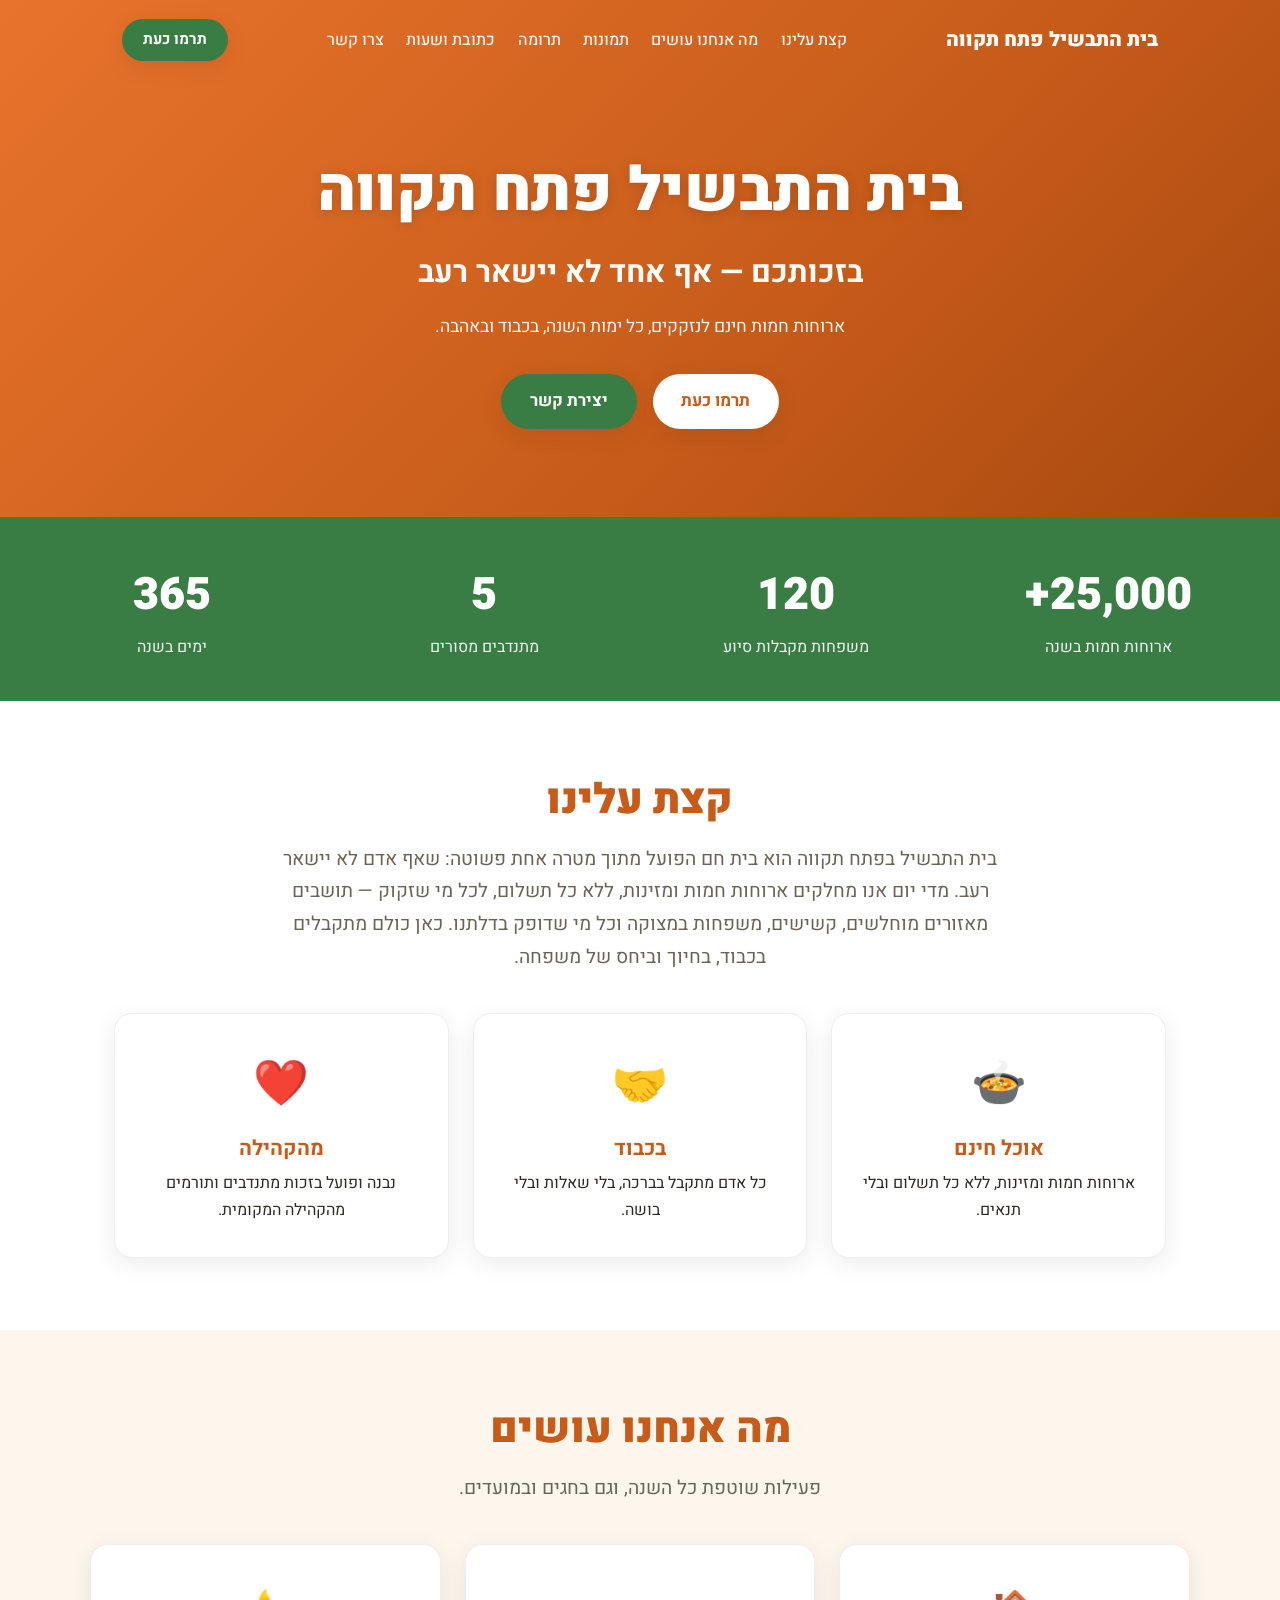
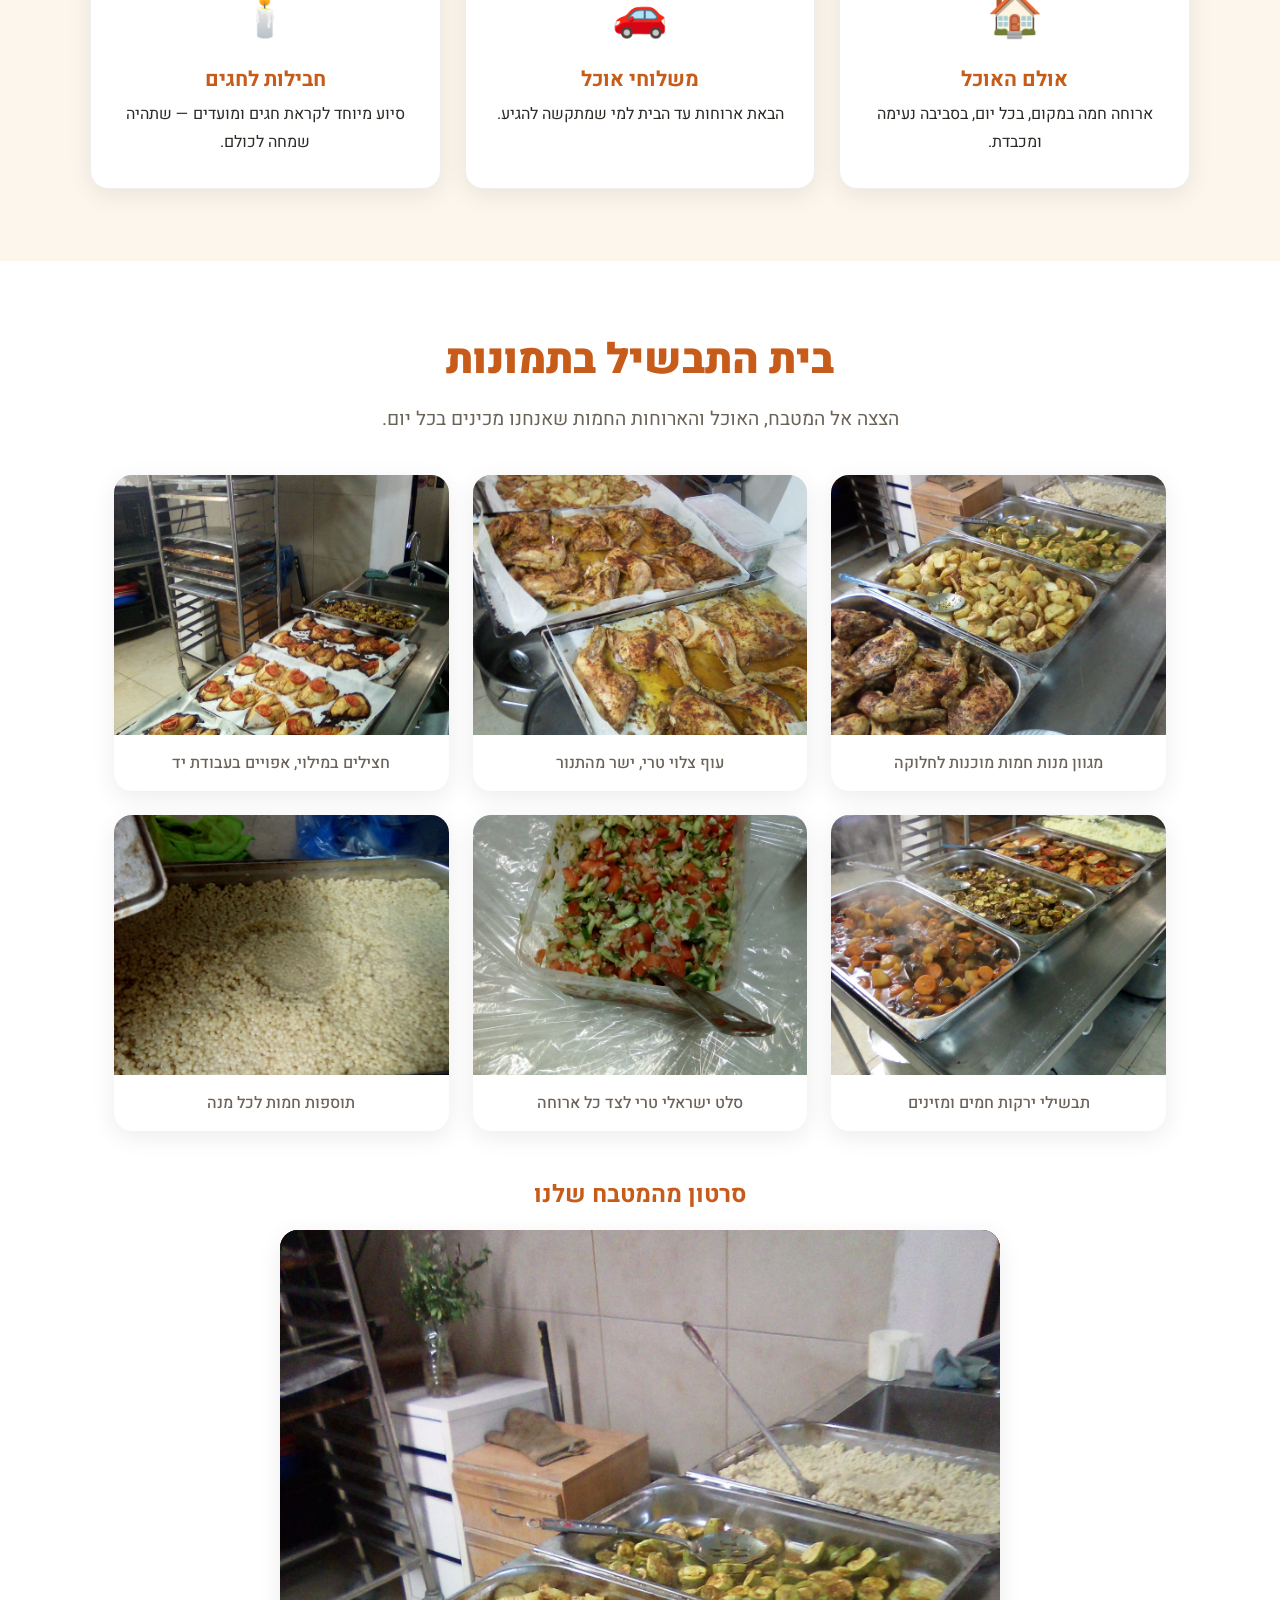
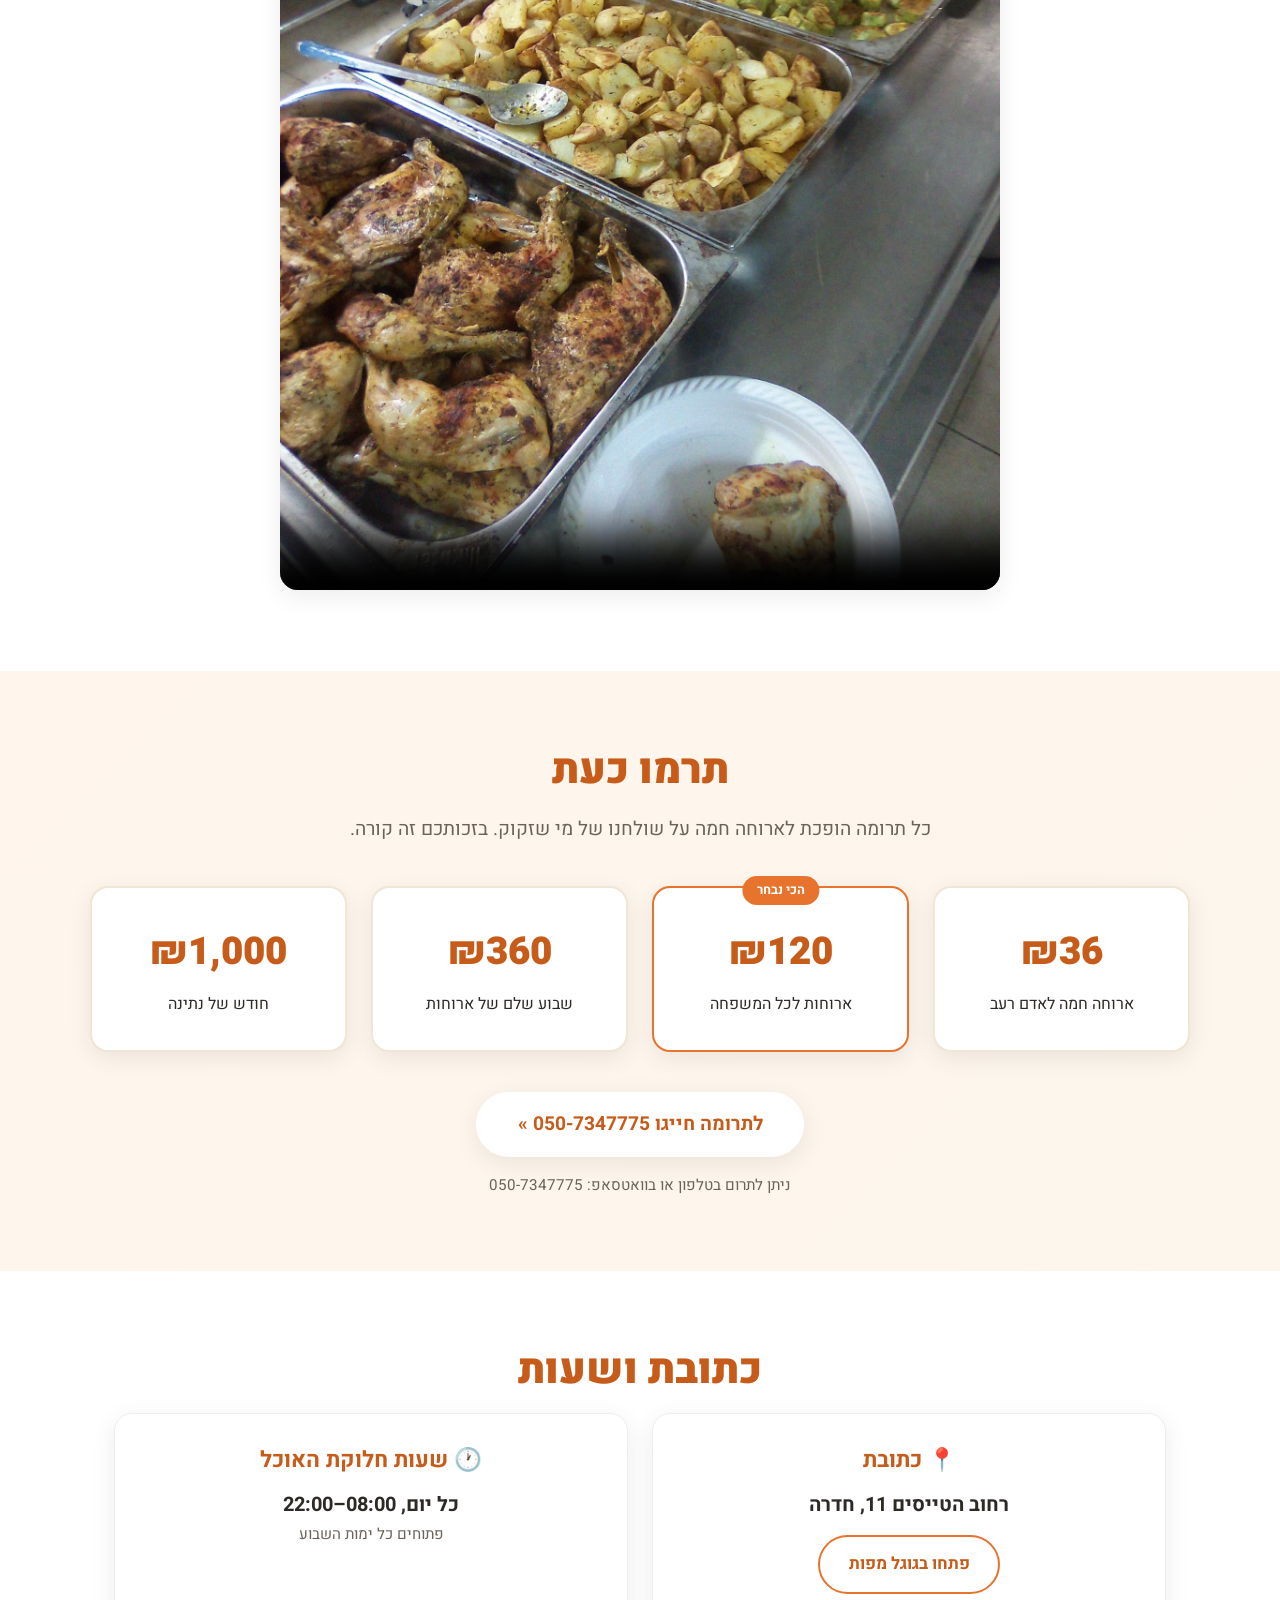
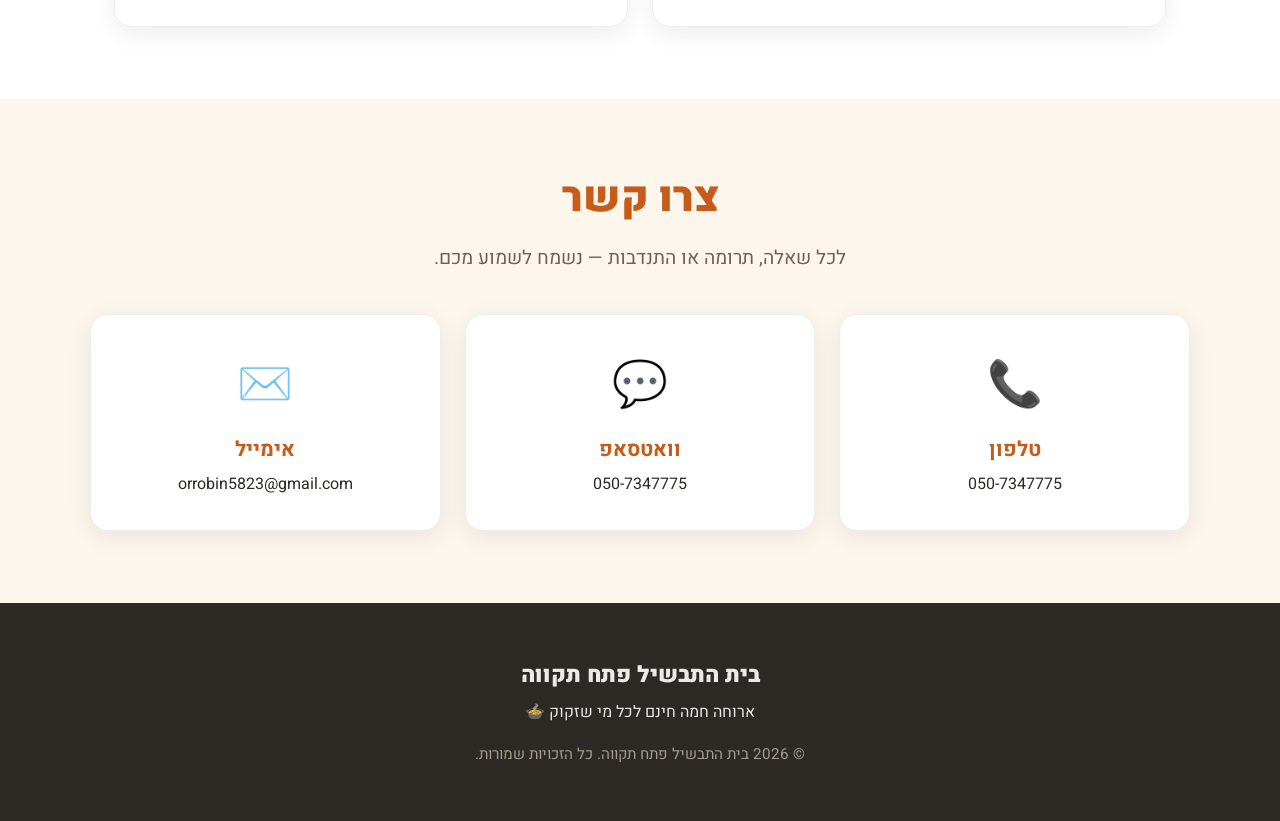
==== index.html @ d309871e "Initial site: Beit HaTavshil Petah Tikva landing page Co-Authored-By: Claude Opus 4.8 (1M context) <" ====
<!DOCTYPE html>
<html lang="he" dir="rtl">
<head>
  <meta charset="UTF-8" />
  <meta name="viewport" content="width=device-width, initial-scale=1.0" />

  <!-- ===== כותרת ותיאור לגוגל (SEO) ===== -->
  <title>בית התבשיל פתח תקווה | ארוחות חמות חינם לנזקקים</title>
  <meta name="description" content="בית התבשיל פתח תקווה — מחלקים ארוחות חמות חינם לנזקקים, כל ימות השנה, בכבוד ובאהבה. תרמו, התנדבו, או בואו לאכול. כתובת, שעות ופרטי קשר באתר." />
  <meta name="keywords" content="בית התבשיל פתח תקווה, אוכל חינם, ארוחות חמות, עזרה לנזקקים, תרומות, מתנדבים, צדקה, פתח תקווה" />
  <meta name="robots" content="index, follow" />
  <meta name="author" content="בית התבשיל פתח תקווה" />

  <!-- ===== שיתוף בפייסבוק / וואטסאפ (Open Graph) ===== -->
  <meta property="og:title" content="בית התבשיל פתח תקווה | ארוחות חמות חינם לנזקקים" />
  <meta property="og:description" content="מחלקים ארוחות חמות חינם לנזקקים כל ימות השנה. בזכותכם — אף אחד לא נשאר רעב." />
  <meta property="og:type" content="website" />
  <meta property="og:locale" content="he_IL" />
  <meta property="og:image" content="images/main.jpg" />

  <link rel="preconnect" href="https://fonts.googleapis.com" />
  <link rel="preconnect" href="https://fonts.gstatic.com" crossorigin />
  <link href="https://fonts.googleapis.com/css2?family=Heebo:wght@400;500;700;900&display=swap" rel="stylesheet" />
  <link rel="stylesheet" href="styles.css" />

  <!-- ===== מידע מובנה לגוגל (כדי שיופיע יפה בחיפוש ובמפות) ===== -->
  <!-- חשוב: עדכנו את הכתובת, הטלפון והאימייל -->
  <script type="application/ld+json">
  {
    "@context": "https://schema.org",
    "@type": "NGO",
    "name": "בית התבשיל פתח תקווה",
    "alternateName": "בית התבשיל פ\"ת",
    "description": "ארגון צדקה המחלק ארוחות חמות חינם לנזקקים בפתח תקווה, כל ימות השנה.",
    "image": "images/main.jpg",
    "telephone": "050-7347775",
    "email": "orrobin5823@gmail.com",
    "address": {
      "@type": "PostalAddress",
      "streetAddress": "רחוב הטייסים 11",
      "addressLocality": "חדרה",
      "addressCountry": "IL"
    }
  }
  </script>
</head>
<body>

  <!-- ===================== כותרת עליונה ===================== -->
  <header class="hero">
    <nav class="nav">
      <span class="nav-logo">בית התבשיל פתח תקווה</span>
      <ul class="nav-links">
        <li><a href="#about">קצת עלינו</a></li>
        <li><a href="#what">מה אנחנו עושים</a></li>
        <li><a href="#gallery">תמונות</a></li>
        <li><a href="#donate">תרומה</a></li>
        <li><a href="#visit">כתובת ושעות</a></li>
        <li><a href="#contact">צרו קשר</a></li>
      </ul>
      <a href="#donate" class="btn btn-donate-nav">תרמו כעת</a>
    </nav>

    <div class="hero-content">
      <h1>בית התבשיל פתח תקווה</h1>
      <p class="hero-tagline">בזכותכם — אף אחד לא יישאר רעב</p>
      <p class="hero-sub">ארוחות חמות חינם לנזקקים, כל ימות השנה, בכבוד ובאהבה.</p>
      <div class="hero-buttons">
        <a href="#donate" class="btn btn-primary">תרמו כעת</a>
        <a href="#contact" class="btn btn-secondary">יצירת קשר</a>
      </div>
    </div>
  </header>

  <!-- ===================== רצועת נתונים ===================== -->
  <!-- עדכנו את המספרים למספרים האמיתיים של בית התבשיל בפתח תקווה -->
  <section class="stats">
    <div class="stat">
      <span class="stat-num">25,000+</span>
      <span class="stat-label">ארוחות חמות בשנה</span>
    </div>
    <div class="stat">
      <span class="stat-num">120</span>
      <span class="stat-label">משפחות מקבלות סיוע</span>
    </div>
    <div class="stat">
      <span class="stat-num">5</span>
      <span class="stat-label">מתנדבים מסורים</span>
    </div>
    <div class="stat">
      <span class="stat-num">365</span>
      <span class="stat-label">ימים בשנה</span>
    </div>
  </section>

  <!-- ===================== אודות ===================== -->
  <section id="about" class="section">
    <h2>קצת עלינו</h2>
    <p class="lead">
      בית התבשיל בפתח תקווה הוא בית חם הפועל מתוך מטרה אחת פשוטה:
      שאף אדם לא יישאר רעב. מדי יום אנו מחלקים ארוחות חמות ומזינות,
      ללא כל תשלום, לכל מי שזקוק — תושבים מאזורים מוחלשים, קשישים,
      משפחות במצוקה וכל מי שדופק בדלתנו. כאן כולם מתקבלים בכבוד,
      בחיוך וביחס של משפחה.
    </p>
    <div class="features">
      <div class="feature">
        <div class="feature-icon">🍲</div>
        <h3>אוכל חינם</h3>
        <p>ארוחות חמות ומזינות, ללא כל תשלום ובלי תנאים.</p>
      </div>
      <div class="feature">
        <div class="feature-icon">🤝</div>
        <h3>בכבוד</h3>
        <p>כל אדם מתקבל בברכה, בלי שאלות ובלי בושה.</p>
      </div>
      <div class="feature">
        <div class="feature-icon">❤️</div>
        <h3>מהקהילה</h3>
        <p>נבנה ופועל בזכות מתנדבים ותורמים מהקהילה המקומית.</p>
      </div>
    </div>
  </section>

  <!-- ===================== מה אנחנו עושים ===================== -->
  <section id="what" class="section section-alt">
    <h2>מה אנחנו עושים</h2>
    <p class="lead">פעילות שוטפת כל השנה, וגם בחגים ובמועדים.</p>
    <div class="features">
      <div class="feature">
        <div class="feature-icon">🏠</div>
        <h3>אולם האוכל</h3>
        <p>ארוחה חמה במקום, בכל יום, בסביבה נעימה ומכבדת.</p>
      </div>
      <div class="feature">
        <div class="feature-icon">🚗</div>
        <h3>משלוחי אוכל</h3>
        <p>הבאת ארוחות עד הבית למי שמתקשה להגיע.</p>
      </div>
      <div class="feature">
        <div class="feature-icon">🕯️</div>
        <h3>חבילות לחגים</h3>
        <p>סיוע מיוחד לקראת חגים ומועדים — שתהיה שמחה לכולם.</p>
      </div>
    </div>
  </section>

  <!-- ===================== גלריית תמונות ===================== -->
  <!--
    ↓↓↓ כאן נכנסות התמונות שלכם ↓↓↓
    1. צרו תיקייה בשם images באותה תיקייה של הקובץ הזה.
    2. שימו בה את התמונות בשמות: main.jpg, photo1.jpg, photo2.jpg, photo3.jpg
    3. זהו! התמונות יופיעו אוטומטית.
  -->
  <section id="gallery" class="section">
    <h2>בית התבשיל בתמונות</h2>
    <p class="lead">הצצה אל המטבח, האוכל והארוחות החמות שאנחנו מכינים בכל יום.</p>
    <div class="gallery">
      <figure class="gallery-item">
        <img src="images/photo1.jpg" alt="בית התבשיל פתח תקווה - מגוון מנות חמות מוכנות לחלוקה" loading="lazy" />
        <figcaption>מגוון מנות חמות מוכנות לחלוקה</figcaption>
      </figure>
      <figure class="gallery-item">
        <img src="images/photo2.jpg" alt="בית התבשיל פתח תקווה - עוף צלוי טרי מהתנור" loading="lazy" />
        <figcaption>עוף צלוי טרי, ישר מהתנור</figcaption>
      </figure>
      <figure class="gallery-item">
        <img src="images/photo3.jpg" alt="בית התבשיל פתח תקווה - חצילים במילוי אפויים בעבודת יד" loading="lazy" />
        <figcaption>חצילים במילוי, אפויים בעבודת יד</figcaption>
      </figure>
      <figure class="gallery-item">
        <img src="images/photo4.jpg" alt="בית התבשיל פתח תקווה - תבשילי ירקות חמים ומזינים" loading="lazy" />
        <figcaption>תבשילי ירקות חמים ומזינים</figcaption>
      </figure>
      <figure class="gallery-item">
        <img src="images/photo5.jpg" alt="בית התבשיל פתח תקווה - סלט ישראלי טרי" loading="lazy" />
        <figcaption>סלט ישראלי טרי לצד כל ארוחה</figcaption>
      </figure>
      <figure class="gallery-item">
        <img src="images/photo6.jpg" alt="בית התבשיל פתח תקווה - תוספות חמות" loading="lazy" />
        <figcaption>תוספות חמות לכל מנה</figcaption>
      </figure>
    </div>

    <!-- וידאו -->
    <div class="video-wrap">
      <h3 class="video-title">סרטון מהמטבח שלנו</h3>
      <video controls preload="metadata" poster="images/main.jpg" playsinline>
        <source src="images/video.mp4" type="video/mp4" />
        הדפדפן שלכם אינו תומך בהצגת וידאו.
      </video>
    </div>
  </section>

  <!-- ===================== תרומה ===================== -->
  <section id="donate" class="section section-donate">
    <h2>תרמו כעת</h2>
    <p class="lead">כל תרומה הופכת לארוחה חמה על שולחנו של מי שזקוק. בזכותכם זה קורה.</p>
    <div class="donate-grid">
      <div class="donate-card">
        <span class="donate-amount">₪36</span>
        <p>ארוחה חמה לאדם רעב</p>
      </div>
      <div class="donate-card donate-popular">
        <span class="donate-badge">הכי נבחר</span>
        <span class="donate-amount">₪120</span>
        <p>ארוחות לכל המשפחה</p>
      </div>
      <div class="donate-card">
        <span class="donate-amount">₪360</span>
        <p>שבוע שלם של ארוחות</p>
      </div>
      <div class="donate-card">
        <span class="donate-amount">₪1,000</span>
        <p>חודש של נתינה</p>
      </div>
    </div>
    <div class="donate-cta">
      <!-- בהמשך אפשר להחליף לקישור סליקה (Bit / PayBox / נדרים פלוס) -->
      <a href="tel:0507347775" class="btn btn-primary btn-lg">לתרומה חייגו 050-7347775 »</a>
      <p class="muted">ניתן לתרום בטלפון או בוואטסאפ: 050-7347775</p>
    </div>
  </section>

  <!-- ===================== כתובת ושעות ===================== -->
  <section id="visit" class="section">
    <h2>כתובת ושעות</h2>
    <div class="visit-grid">
      <div class="visit-card">
        <h3>📍 כתובת</h3>
        <p class="big-text">רחוב הטייסים 11, חדרה</p>
        <a class="btn btn-outline" href="https://www.google.com/maps/search/?api=1&query=רחוב+הטייסים+11+חדרה" target="_blank" rel="noopener">פתחו בגוגל מפות</a>
      </div>
      <div class="visit-card">
        <h3>🕐 שעות חלוקת האוכל</h3>
        <p class="big-text">כל יום, 08:00–22:00</p>
        <p class="muted">פתוחים כל ימות השבוע</p>
      </div>
    </div>
  </section>

  <!-- ===================== צרו קשר ===================== -->
  <section id="contact" class="section section-alt">
    <h2>צרו קשר</h2>
    <p class="lead">לכל שאלה, תרומה או התנדבות — נשמח לשמוע מכם.</p>
    <div class="contact-grid">
      <a class="contact-card" href="tel:0507347775">
        <div class="feature-icon">📞</div>
        <h3>טלפון</h3>
        <p>050-7347775</p>
      </a>
      <a class="contact-card" href="https://wa.me/972507347775" target="_blank" rel="noopener">
        <div class="feature-icon">💬</div>
        <h3>וואטסאפ</h3>
        <p>050-7347775</p>
      </a>
      <a class="contact-card" href="mailto:orrobin5823@gmail.com">
        <div class="feature-icon">✉️</div>
        <h3>אימייל</h3>
        <p>orrobin5823@gmail.com</p>
      </a>
    </div>
  </section>

  <!-- ===================== כותרת תחתונה ===================== -->
  <footer class="footer">
    <p class="footer-name">בית התבשיל פתח תקווה</p>
    <p>ארוחה חמה חינם לכל מי שזקוק 🍲</p>
    <p class="muted">© <span id="year"></span> בית התבשיל פתח תקווה. כל הזכויות שמורות.</p>
  </footer>

  <script>
    document.getElementById('year').textContent = new Date().getFullYear();
  </script>
</body>
</html>
---- styles.css ----
/* ===== בסיס ===== */
* {
  margin: 0;
  padding: 0;
  box-sizing: border-box;
}

:root {
  --orange: #e8732c;
  --orange-dark: #c75c1a;
  --green: #3a7d44;
  --cream: #fdf6ec;
  --dark: #2d2a26;
  --gray: #6b6258;
  --white: #ffffff;
  --shadow: 0 6px 24px rgba(0, 0, 0, 0.08);
}

html {
  scroll-behavior: smooth;
}

body {
  font-family: 'Heebo', 'Segoe UI', Tahoma, sans-serif;
  color: var(--dark);
  background: var(--white);
  line-height: 1.7;
}

h1, h2, h3 {
  line-height: 1.3;
}

a {
  text-decoration: none;
  color: inherit;
}

/* ===== כותרת עליונה / Hero ===== */
.hero {
  background: linear-gradient(135deg, #e8732c 0%, #c75c1a 60%, #a8480f 100%);
  color: var(--white);
  position: relative;
  overflow: hidden;
}

.nav {
  display: flex;
  justify-content: space-between;
  align-items: center;
  padding: 1.2rem 2rem;
  max-width: 1100px;
  margin: 0 auto;
  flex-wrap: wrap;
  gap: 0.5rem;
}

.nav-logo {
  font-weight: 900;
  font-size: 1.25rem;
}

.nav-links {
  list-style: none;
  display: flex;
  gap: 1.4rem;
  flex-wrap: wrap;
}

.nav-links a {
  font-weight: 500;
  opacity: 0.92;
  transition: opacity 0.2s;
}

.nav-links a:hover {
  opacity: 1;
  text-decoration: underline;
}

.hero-content {
  max-width: 800px;
  margin: 0 auto;
  text-align: center;
  padding: 4.5rem 1.5rem 5.5rem;
}

.hero-content h1 {
  font-size: clamp(2.2rem, 6vw, 3.8rem);
  font-weight: 900;
  margin-bottom: 1rem;
  text-shadow: 0 2px 12px rgba(0, 0, 0, 0.15);
}

.hero-tagline {
  font-size: clamp(1.3rem, 3.5vw, 1.9rem);
  font-weight: 700;
  margin-bottom: 0.8rem;
}

.hero-sub {
  font-size: 1.1rem;
  opacity: 0.95;
  margin-bottom: 2rem;
}

.hero-buttons {
  display: flex;
  gap: 1rem;
  justify-content: center;
  flex-wrap: wrap;
}

/* ===== כפתורים ===== */
.btn {
  display: inline-block;
  padding: 0.85rem 1.8rem;
  border-radius: 50px;
  font-weight: 700;
  font-size: 1.05rem;
  transition: transform 0.15s, box-shadow 0.2s, background 0.2s;
  cursor: pointer;
}

.btn:hover {
  transform: translateY(-2px);
}

.btn-primary {
  background: var(--white);
  color: var(--orange-dark);
  box-shadow: var(--shadow);
}

.btn-secondary {
  background: var(--green);
  color: var(--white);
  box-shadow: var(--shadow);
}

.btn-outline {
  border: 2px solid var(--orange);
  color: var(--orange-dark);
  background: transparent;
  margin-top: 0.8rem;
}

.btn-outline:hover {
  background: var(--orange);
  color: var(--white);
}

.btn-donate-nav {
  background: var(--green);
  color: var(--white);
  padding: 0.5rem 1.3rem;
  font-size: 0.95rem;
  box-shadow: var(--shadow);
}

.btn-lg {
  font-size: 1.2rem;
  padding: 1rem 2.6rem;
}

/* ===== רצועת נתונים ===== */
.stats {
  background: var(--green);
  color: var(--white);
  display: grid;
  grid-template-columns: repeat(auto-fit, minmax(160px, 1fr));
  gap: 1rem;
  padding: 2.5rem 1.5rem;
  text-align: center;
}

.stat-num {
  display: block;
  font-size: clamp(1.8rem, 5vw, 2.8rem);
  font-weight: 900;
}

.stat-label {
  font-size: 1rem;
  opacity: 0.92;
}

/* ===== מקטעים ===== */
.section {
  max-width: 1100px;
  margin: 0 auto;
  padding: 4.5rem 1.5rem;
}

.section-alt {
  background: var(--cream);
  max-width: 100%;
}

.section-alt > * {
  max-width: 1100px;
  margin-inline: auto;
}

.section h2 {
  font-size: clamp(1.8rem, 4vw, 2.6rem);
  font-weight: 900;
  text-align: center;
  margin-bottom: 1rem;
  color: var(--orange-dark);
}

.lead {
  text-align: center;
  font-size: 1.2rem;
  color: var(--gray);
  max-width: 720px;
  margin: 0 auto 2.5rem;
}

.muted {
  color: var(--gray);
  font-size: 0.95rem;
}

.big-text {
  font-size: 1.25rem;
  font-weight: 700;
  margin-top: 0.5rem;
}

/* ===== כרטיסי תכונות ===== */
.features {
  display: grid;
  grid-template-columns: repeat(auto-fit, minmax(240px, 1fr));
  gap: 1.5rem;
  margin-top: 1rem;
}

.feature {
  background: var(--white);
  border: 1px solid #eee;
  border-radius: 18px;
  padding: 2rem 1.5rem;
  text-align: center;
  box-shadow: var(--shadow);
}

.feature-icon {
  font-size: 2.8rem;
  margin-bottom: 0.8rem;
}

.feature h3 {
  font-size: 1.3rem;
  margin-bottom: 0.5rem;
  color: var(--orange-dark);
}

/* ===== גלריה ===== */
.gallery {
  display: grid;
  grid-template-columns: repeat(auto-fit, minmax(280px, 1fr));
  gap: 1.5rem;
}

.gallery-item {
  border-radius: 18px;
  overflow: hidden;
  box-shadow: var(--shadow);
  background: #eee;
}

.gallery-item img {
  width: 100%;
  height: 260px;
  object-fit: cover;
  display: block;
  background: #e2dccf;
}

.gallery-item figcaption {
  padding: 0.9rem 1rem;
  background: var(--white);
  font-weight: 500;
  text-align: center;
  color: var(--gray);
}

/* ===== תרומה ===== */
.section-donate {
  background: linear-gradient(135deg, #fff5ec 0%, #fdf6ec 100%);
  max-width: 100%;
}

.section-donate > * {
  max-width: 1100px;
  margin-inline: auto;
}

.donate-grid {
  display: grid;
  grid-template-columns: repeat(auto-fit, minmax(200px, 1fr));
  gap: 1.5rem;
  margin-bottom: 2.5rem;
}

.donate-card {
  background: var(--white);
  border: 2px solid #f0e6d6;
  border-radius: 18px;
  padding: 2rem 1.2rem;
  text-align: center;
  box-shadow: var(--shadow);
  position: relative;
  transition: transform 0.15s, border-color 0.2s;
}

.donate-card:hover {
  transform: translateY(-4px);
  border-color: var(--orange);
}

.donate-popular {
  border-color: var(--orange);
}

.donate-badge {
  position: absolute;
  top: -12px;
  right: 50%;
  transform: translateX(50%);
  background: var(--orange);
  color: var(--white);
  font-size: 0.8rem;
  font-weight: 700;
  padding: 0.25rem 0.9rem;
  border-radius: 50px;
}

.donate-amount {
  display: block;
  font-size: 2.4rem;
  font-weight: 900;
  color: var(--orange-dark);
  margin-bottom: 0.4rem;
}

.donate-cta {
  text-align: center;
}

.donate-cta .muted {
  margin-top: 1rem;
}

/* ===== וידאו ===== */
.video-wrap {
  margin-top: 3rem;
  text-align: center;
}

.video-title {
  font-size: 1.5rem;
  color: var(--orange-dark);
  margin-bottom: 1.2rem;
}

.video-wrap video {
  width: 100%;
  max-width: 720px;
  border-radius: 18px;
  box-shadow: var(--shadow);
  background: #000;
}

/* ===== ביקור / שעות וכתובת ===== */
.visit-grid {
  display: grid;
  grid-template-columns: repeat(auto-fit, minmax(280px, 1fr));
  gap: 1.5rem;
}

.visit-card {
  background: var(--white);
  border: 1px solid #eee;
  border-radius: 18px;
  padding: 2rem;
  text-align: center;
  box-shadow: var(--shadow);
}

.visit-card h3 {
  font-size: 1.4rem;
  color: var(--orange-dark);
  margin-bottom: 0.8rem;
}

/* ===== עזרה / תרומות ===== */
.help-grid {
  display: grid;
  grid-template-columns: repeat(auto-fit, minmax(260px, 1fr));
  gap: 1.5rem;
}

.help-card {
  background: var(--white);
  border: 1px solid #eee;
  border-radius: 18px;
  padding: 2rem 1.5rem;
  text-align: center;
  box-shadow: var(--shadow);
}

.help-card h3 {
  font-size: 1.3rem;
  color: var(--green);
  margin: 0.5rem 0;
}

/* ===== צרו קשר ===== */
.contact-grid {
  display: grid;
  grid-template-columns: repeat(auto-fit, minmax(220px, 1fr));
  gap: 1.5rem;
}

.contact-card {
  background: var(--white);
  border: 1px solid #eee;
  border-radius: 18px;
  padding: 2rem 1.5rem;
  text-align: center;
  box-shadow: var(--shadow);
  transition: transform 0.15s, box-shadow 0.2s;
}

.contact-card:hover {
  transform: translateY(-4px);
  box-shadow: 0 10px 30px rgba(0, 0, 0, 0.12);
}

.contact-card h3 {
  font-size: 1.3rem;
  color: var(--orange-dark);
  margin: 0.5rem 0;
}

/* ===== כותרת תחתונה ===== */
.footer {
  background: var(--dark);
  color: var(--white);
  text-align: center;
  padding: 3rem 1.5rem;
}

.footer-name {
  font-size: 1.4rem;
  font-weight: 900;
  margin-bottom: 0.5rem;
}

.footer p {
  margin: 0.3rem 0;
  opacity: 0.9;
}

.footer .muted {
  color: #b3a89a;
  margin-top: 1rem;
}

/* ===== מובייל ===== */
@media (max-width: 600px) {
  .nav {
    flex-direction: column;
  }
  .nav-links {
    justify-content: center;
    gap: 1rem;
  }
  .hero-content {
    padding: 3rem 1.2rem 4rem;
  }
}
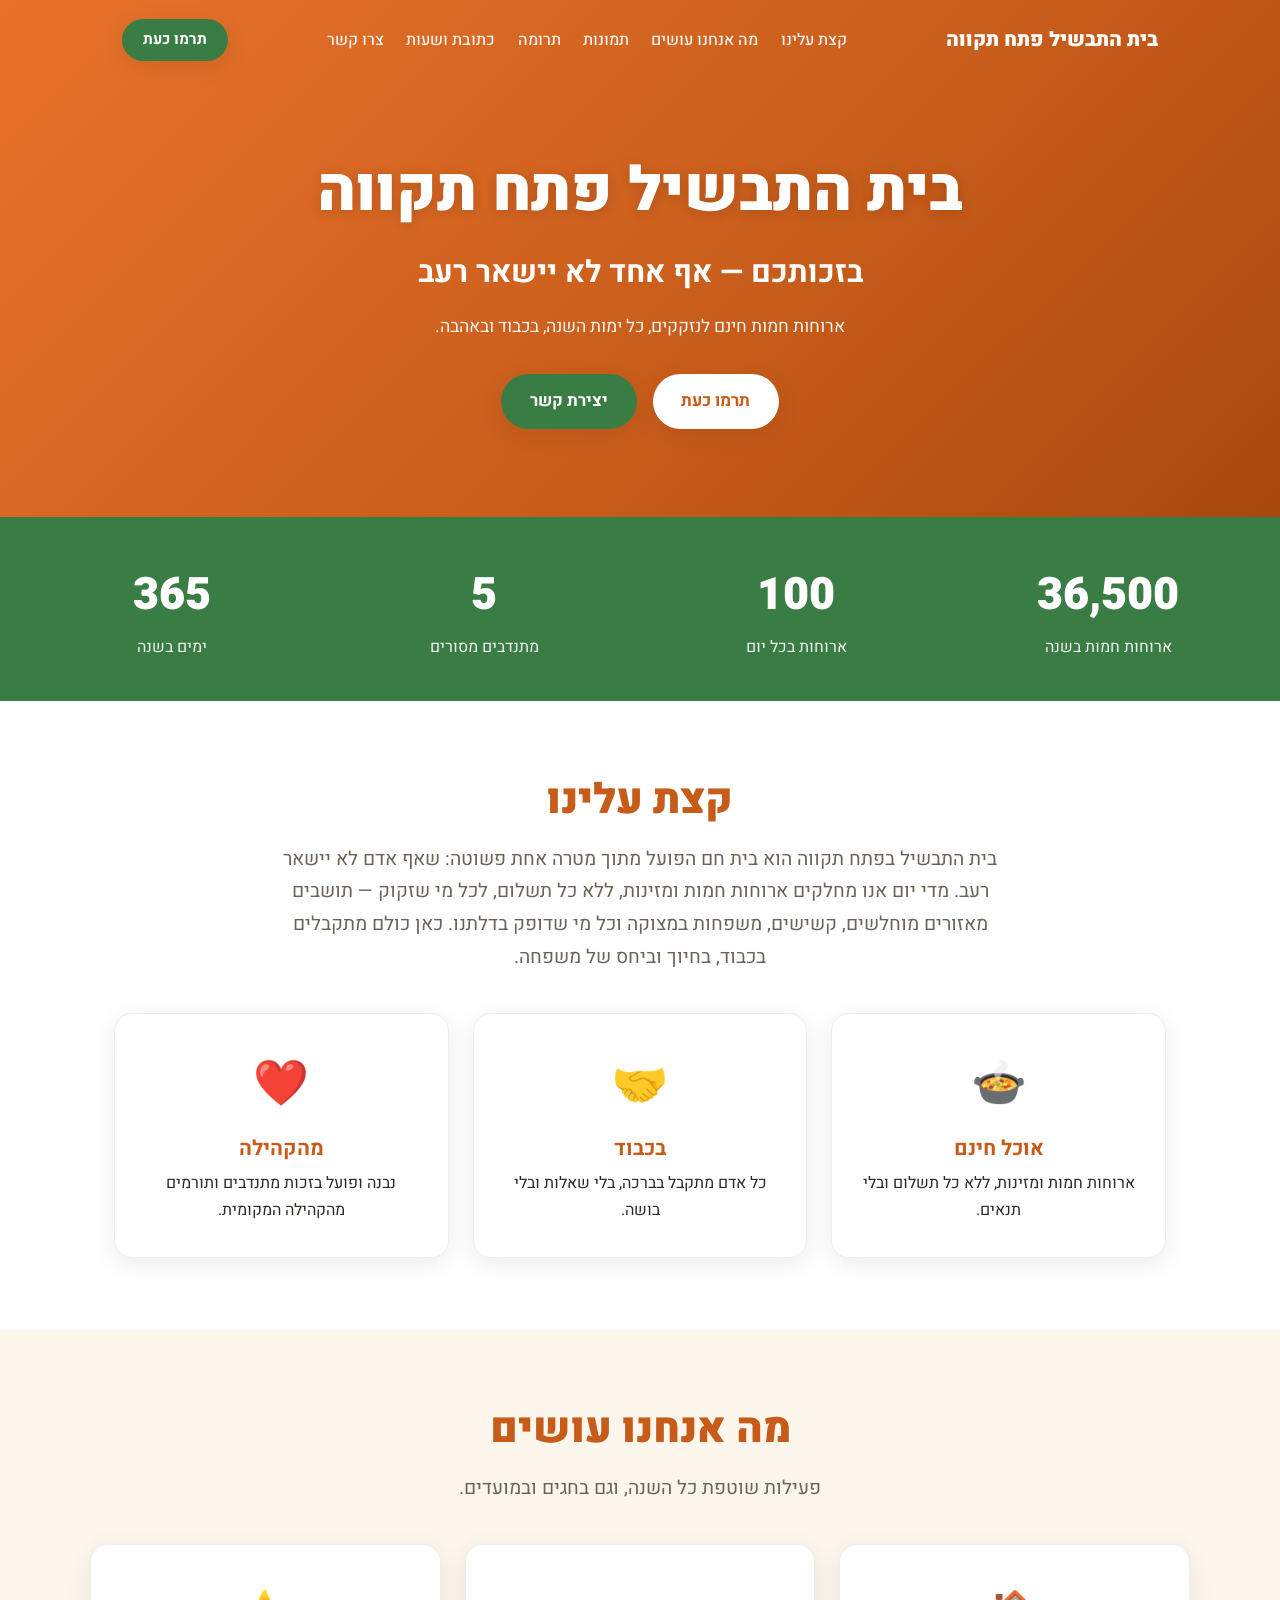
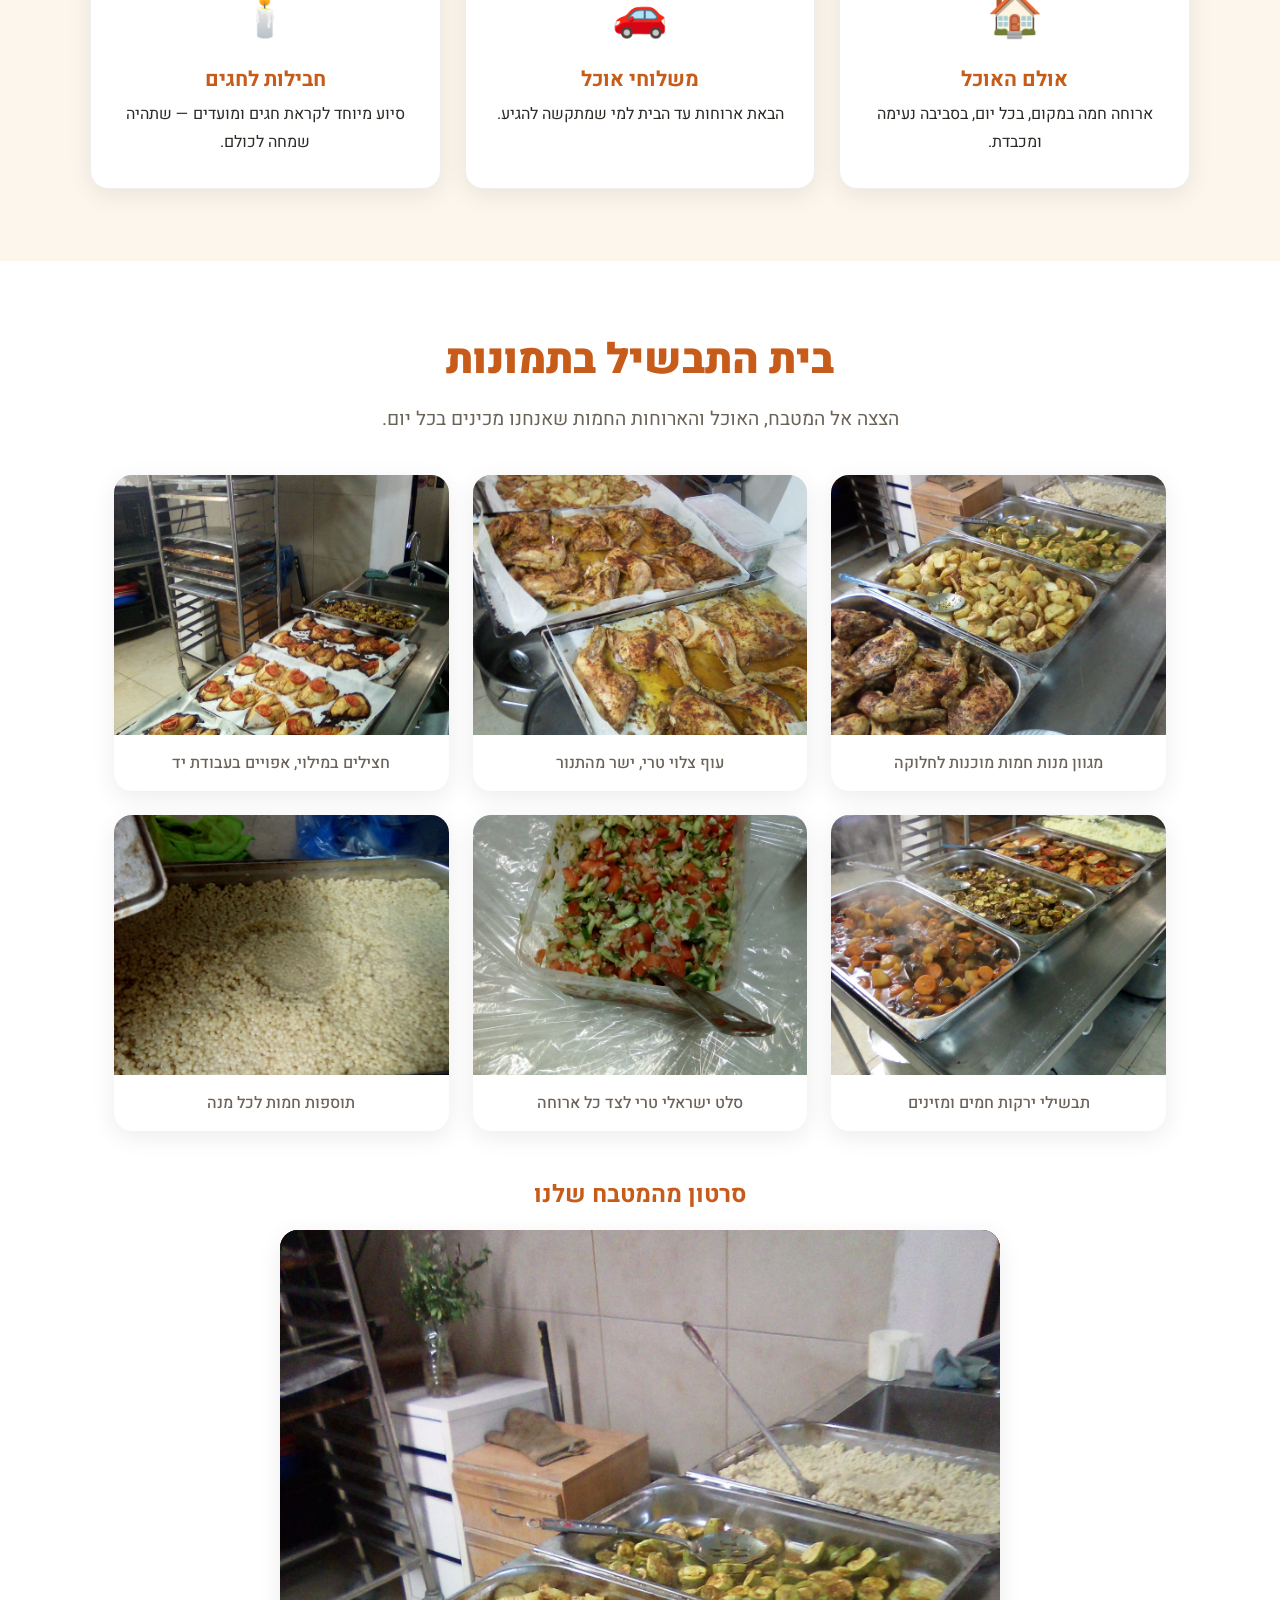
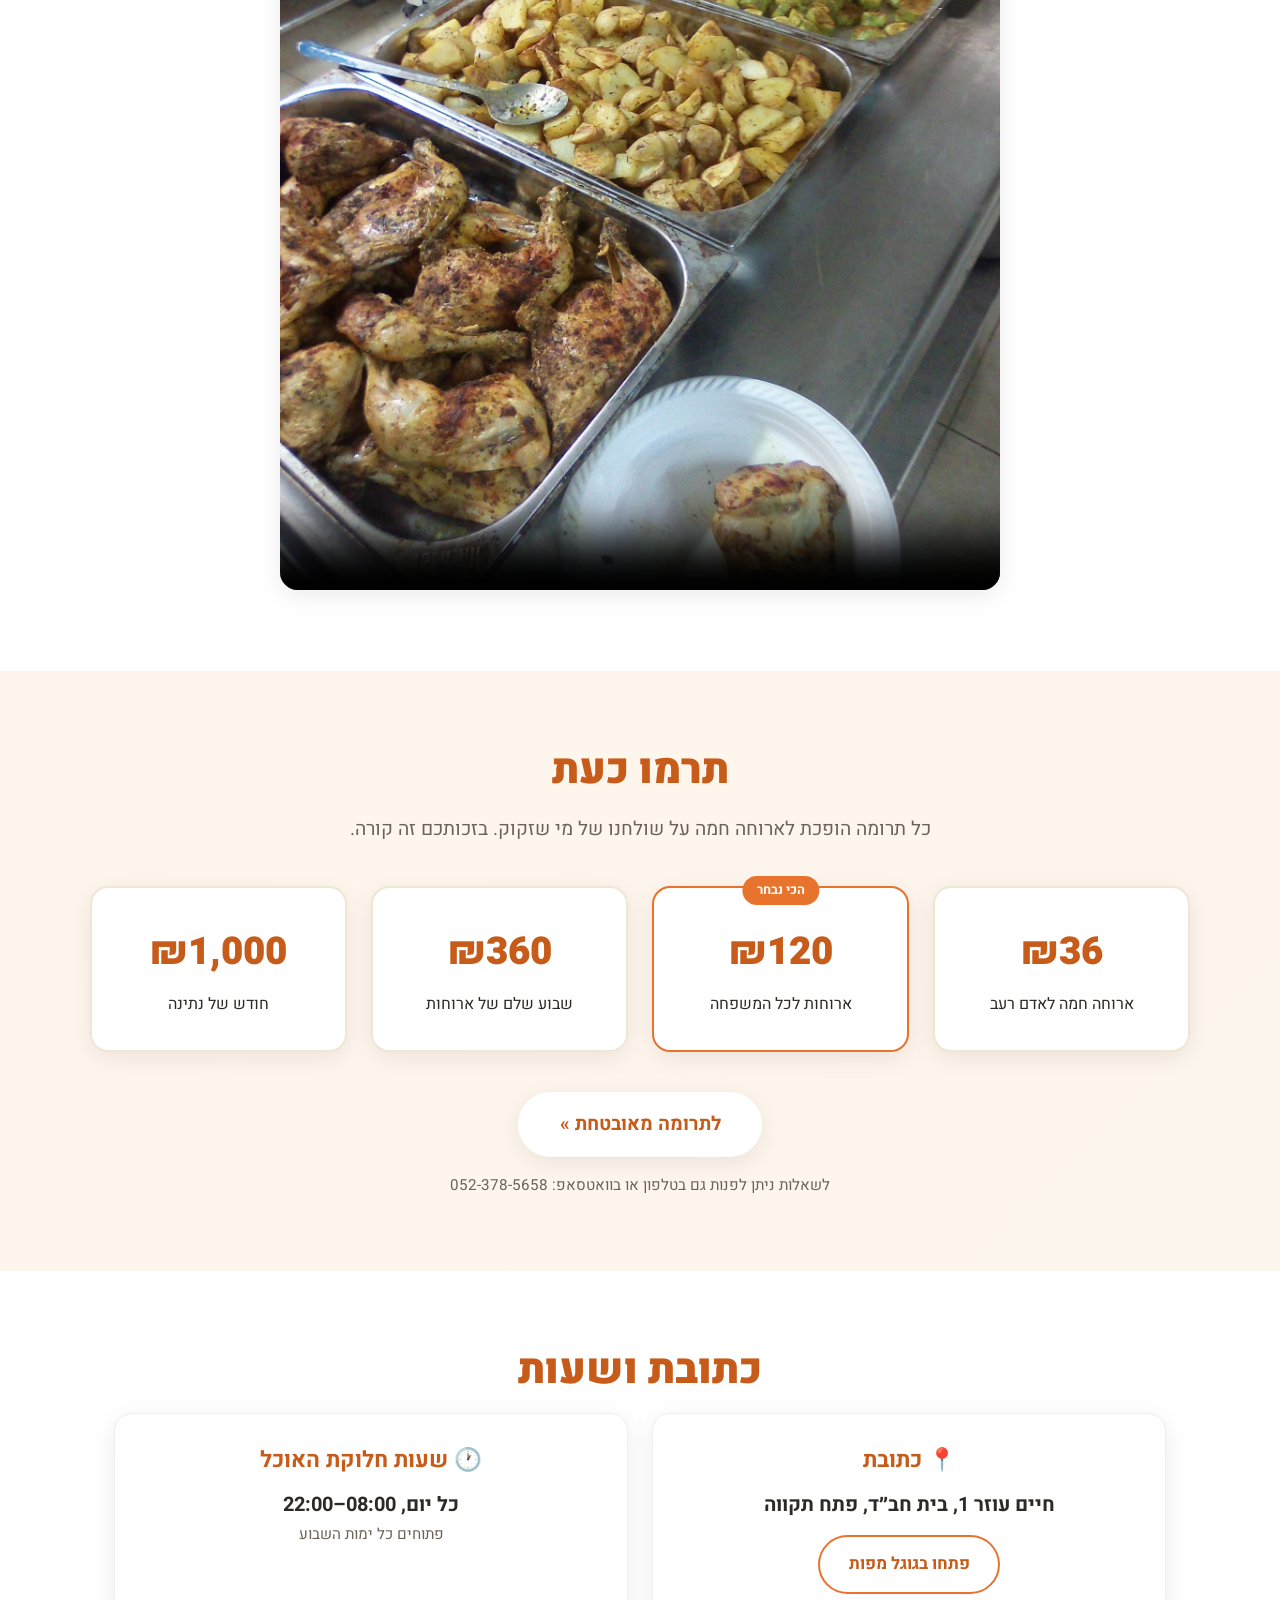
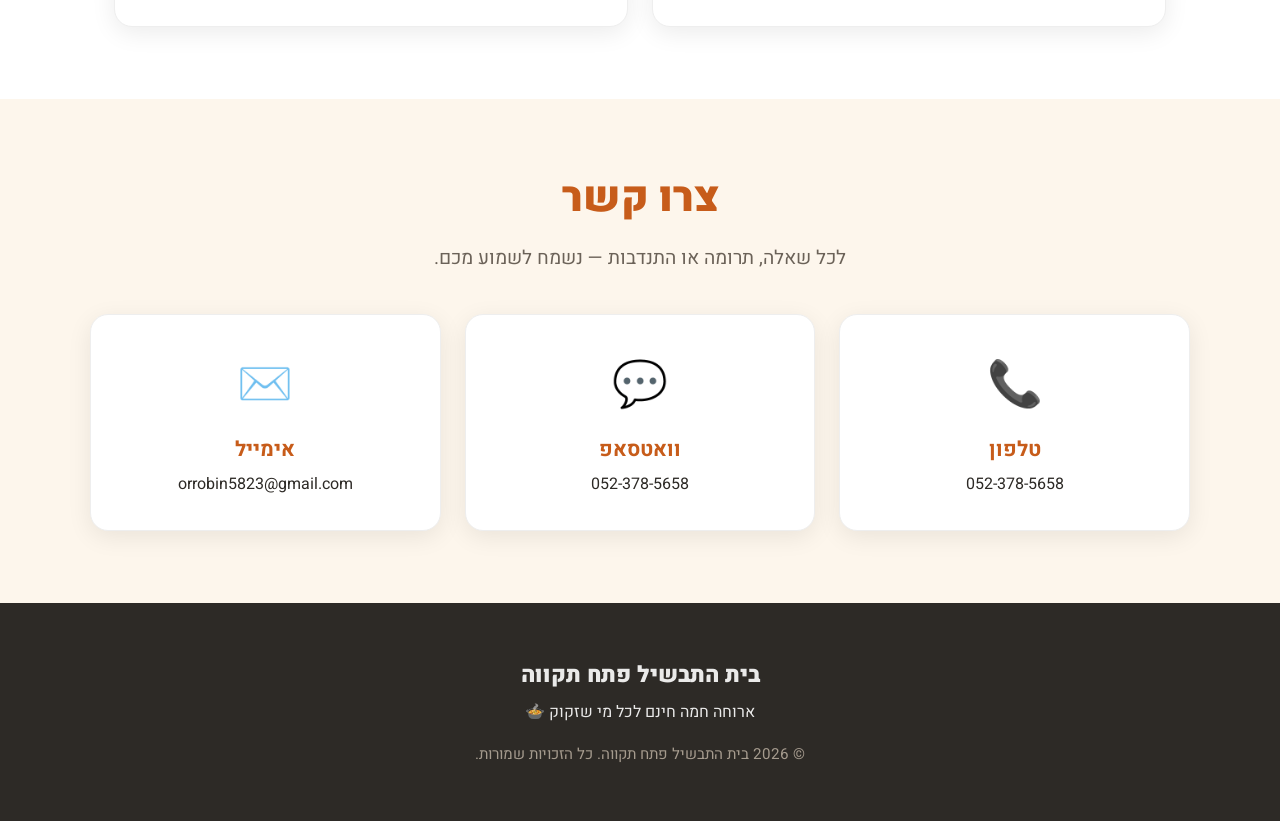
==== commit ee3c1ef1: "Add real details: Petah Tikva address, phone, donation link, stats Co-Authored-By: Claude Opus 4.8 (" ====
--- a/index.html
+++ b/index.html
@@ -33,12 +33,12 @@
     "alternateName": "בית התבשיל פ\"ת",
     "description": "ארגון צדקה המחלק ארוחות חמות חינם לנזקקים בפתח תקווה, כל ימות השנה.",
     "image": "images/main.jpg",
-    "telephone": "050-7347775",
+    "telephone": "052-378-5658",
     "email": "orrobin5823@gmail.com",
     "address": {
       "@type": "PostalAddress",
-      "streetAddress": "רחוב הטייסים 11",
-      "addressLocality": "חדרה",
+      "streetAddress": "חיים עוזר 1, בית חב״ד",
+      "addressLocality": "פתח תקווה",
       "addressCountry": "IL"
     }
   }
@@ -76,12 +76,12 @@
   <!-- עדכנו את המספרים למספרים האמיתיים של בית התבשיל בפתח תקווה -->
   <section class="stats">
     <div class="stat">
-      <span class="stat-num">25,000+</span>
+      <span class="stat-num">36,500</span>
       <span class="stat-label">ארוחות חמות בשנה</span>
     </div>
     <div class="stat">
-      <span class="stat-num">120</span>
-      <span class="stat-label">משפחות מקבלות סיוע</span>
+      <span class="stat-num">100</span>
+      <span class="stat-label">ארוחות בכל יום</span>
     </div>
     <div class="stat">
       <span class="stat-num">5</span>
@@ -216,9 +216,8 @@
       </div>
     </div>
     <div class="donate-cta">
-      <!-- בהמשך אפשר להחליף לקישור סליקה (Bit / PayBox / נדרים פלוס) -->
-      <a href="tel:0507347775" class="btn btn-primary btn-lg">לתרומה חייגו 050-7347775 »</a>
-      <p class="muted">ניתן לתרום בטלפון או בוואטסאפ: 050-7347775</p>
+      <a href="https://www.trumot.net/Form/2137?UID=0" class="btn btn-primary btn-lg" target="_blank" rel="noopener">לתרומה מאובטחת »</a>
+      <p class="muted">לשאלות ניתן לפנות גם בטלפון או בוואטסאפ: 052-378-5658</p>
     </div>
   </section>
 
@@ -228,8 +227,8 @@
     <div class="visit-grid">
       <div class="visit-card">
         <h3>📍 כתובת</h3>
-        <p class="big-text">רחוב הטייסים 11, חדרה</p>
-        <a class="btn btn-outline" href="https://www.google.com/maps/search/?api=1&query=רחוב+הטייסים+11+חדרה" target="_blank" rel="noopener">פתחו בגוגל מפות</a>
+        <p class="big-text">חיים עוזר 1, בית חב״ד, פתח תקווה</p>
+        <a class="btn btn-outline" href="https://www.google.com/maps/search/?api=1&query=חיים+עוזר+1+בית+חבד+פתח+תקווה" target="_blank" rel="noopener">פתחו בגוגל מפות</a>
       </div>
       <div class="visit-card">
         <h3>🕐 שעות חלוקת האוכל</h3>
@@ -244,15 +243,15 @@
     <h2>צרו קשר</h2>
     <p class="lead">לכל שאלה, תרומה או התנדבות — נשמח לשמוע מכם.</p>
     <div class="contact-grid">
-      <a class="contact-card" href="tel:0507347775">
+      <a class="contact-card" href="tel:0523785658">
         <div class="feature-icon">📞</div>
         <h3>טלפון</h3>
-        <p>050-7347775</p>
+        <p>052-378-5658</p>
       </a>
-      <a class="contact-card" href="https://wa.me/972507347775" target="_blank" rel="noopener">
+      <a class="contact-card" href="https://wa.me/972523785658" target="_blank" rel="noopener">
         <div class="feature-icon">💬</div>
         <h3>וואטסאפ</h3>
-        <p>050-7347775</p>
+        <p>052-378-5658</p>
       </a>
       <a class="contact-card" href="mailto:orrobin5823@gmail.com">
         <div class="feature-icon">✉️</div>
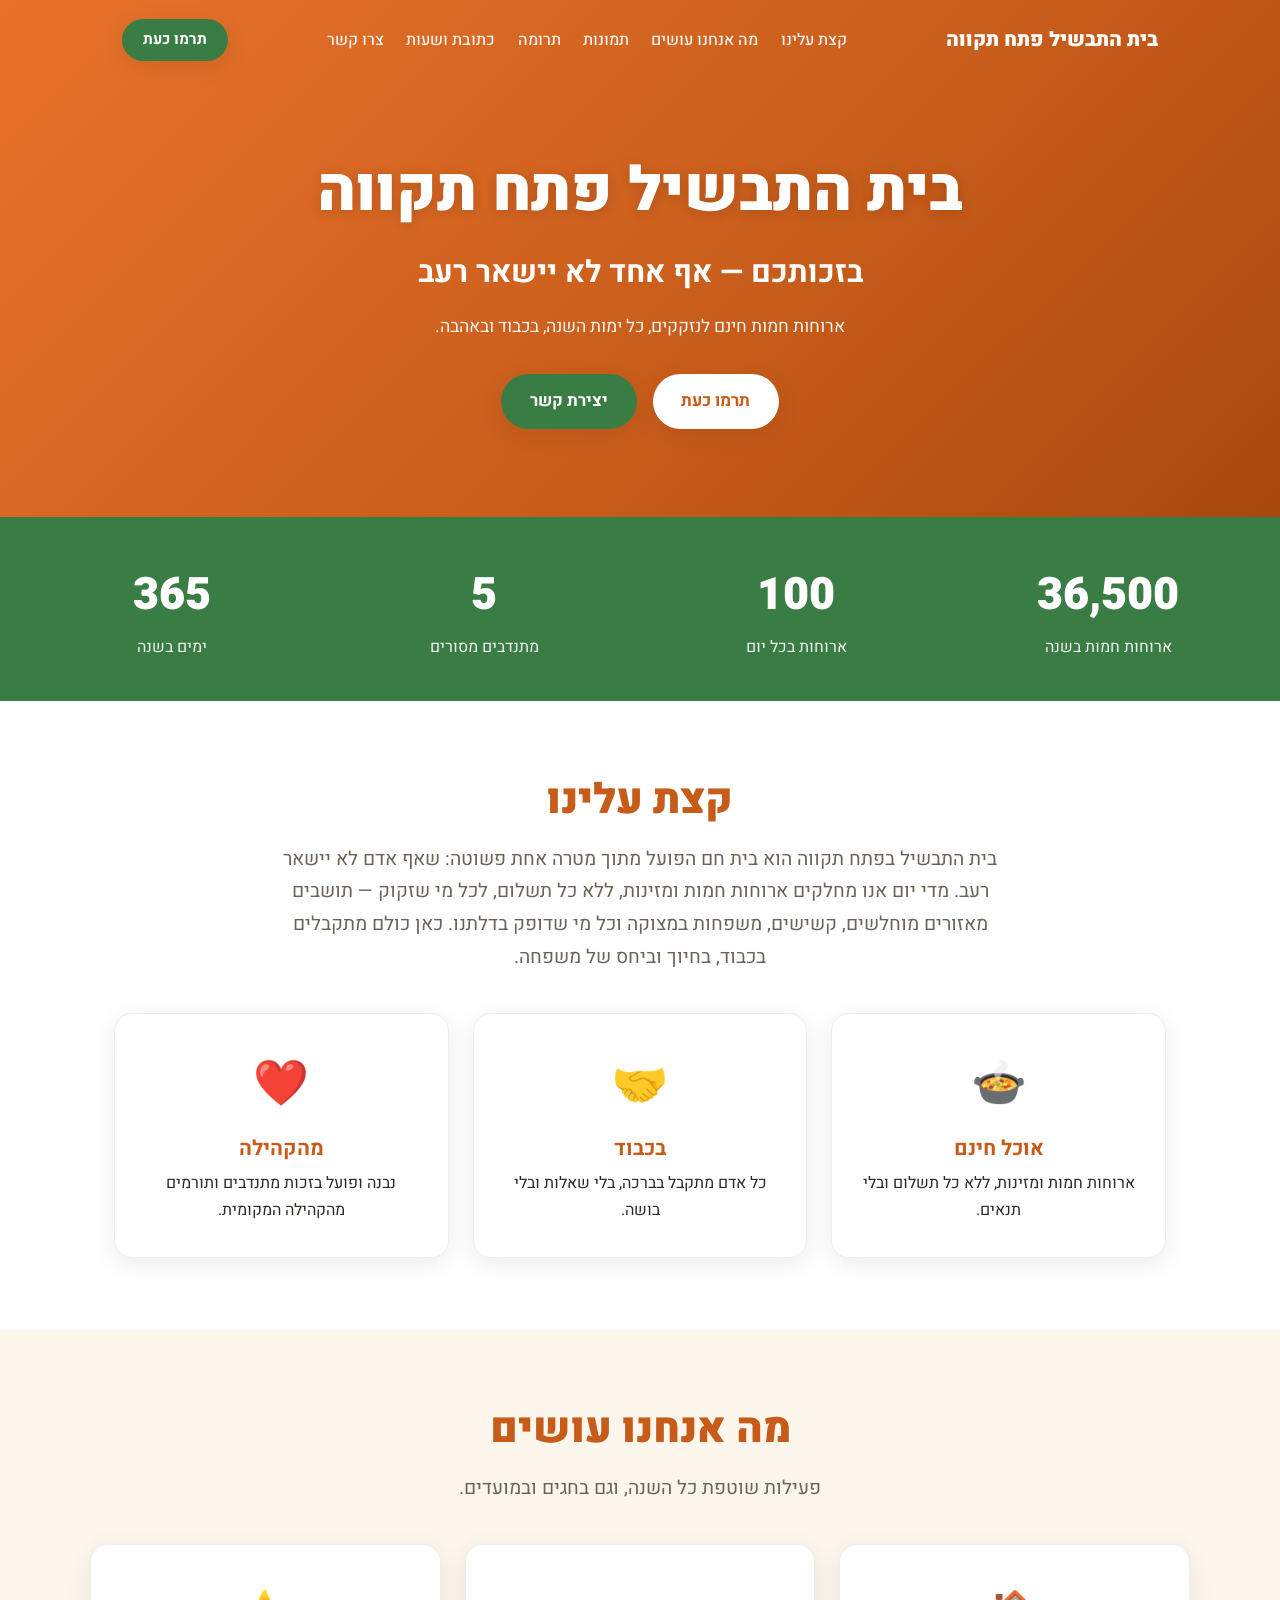
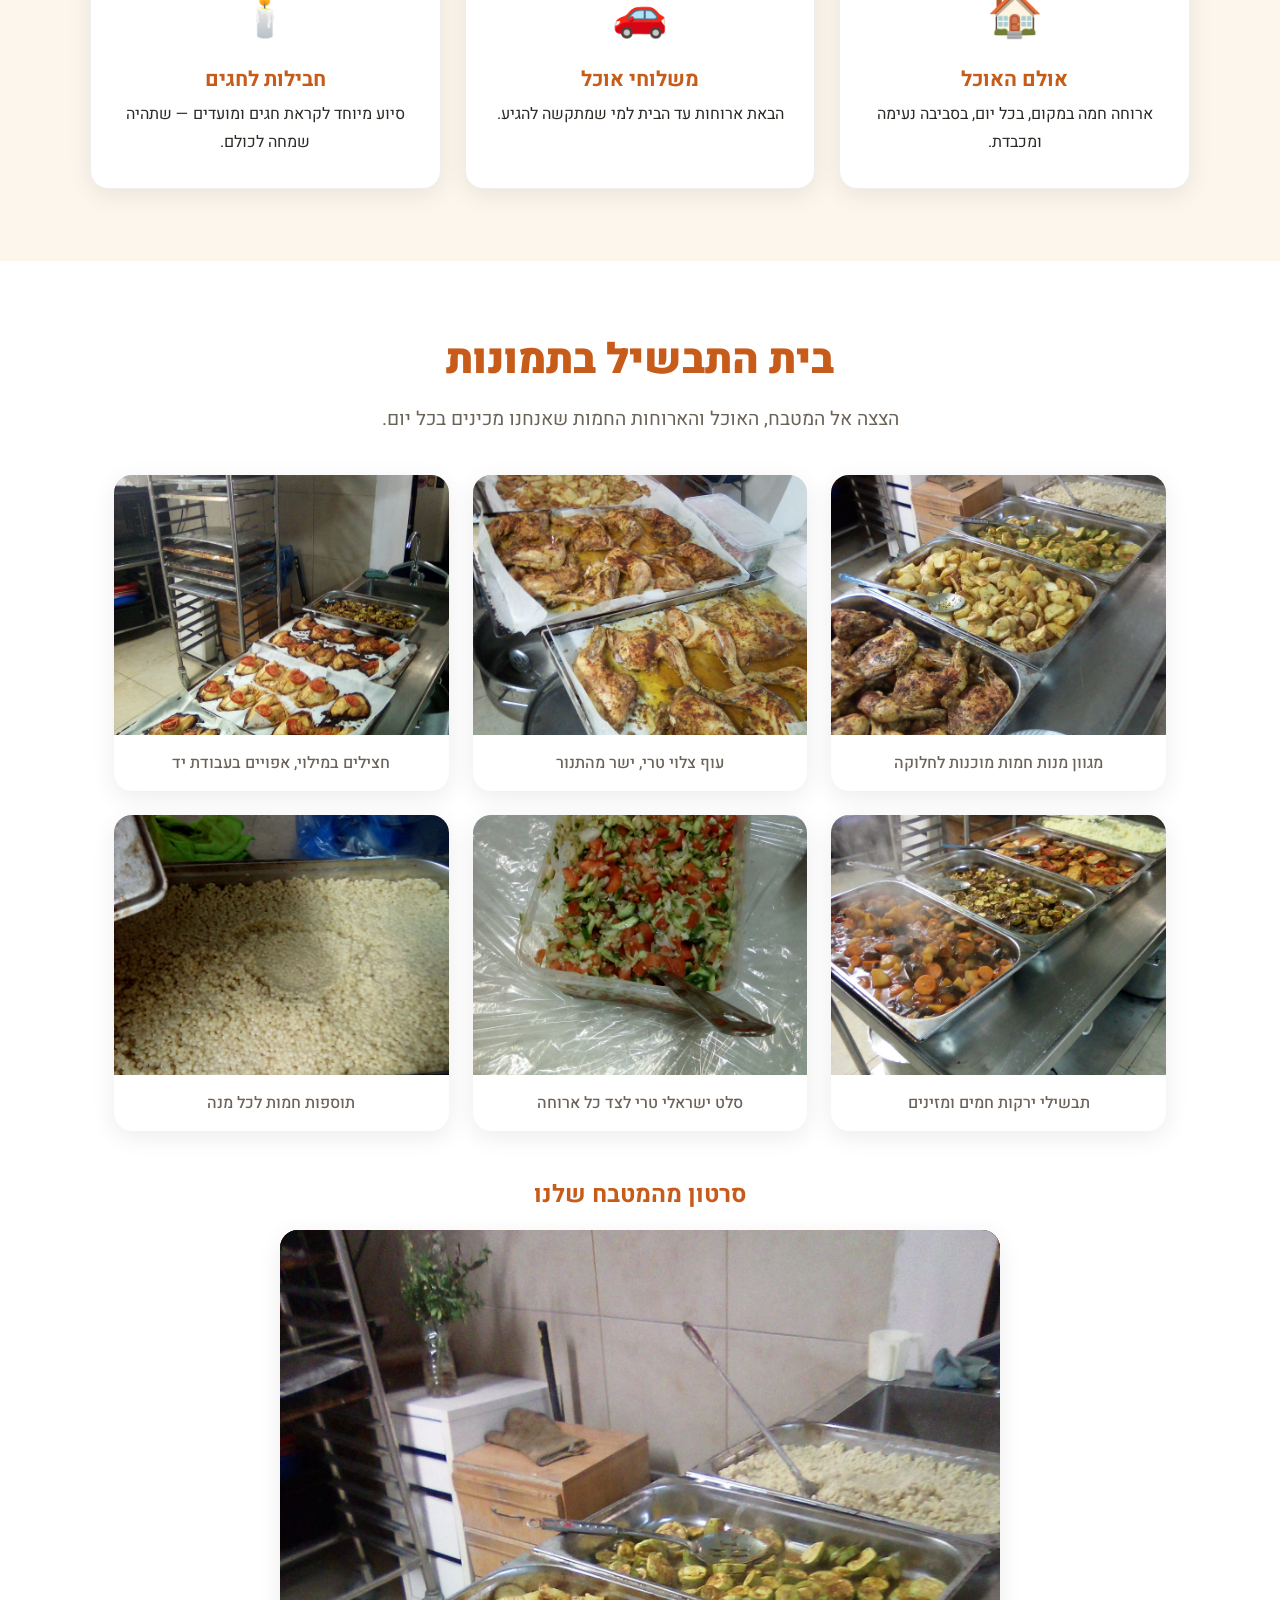
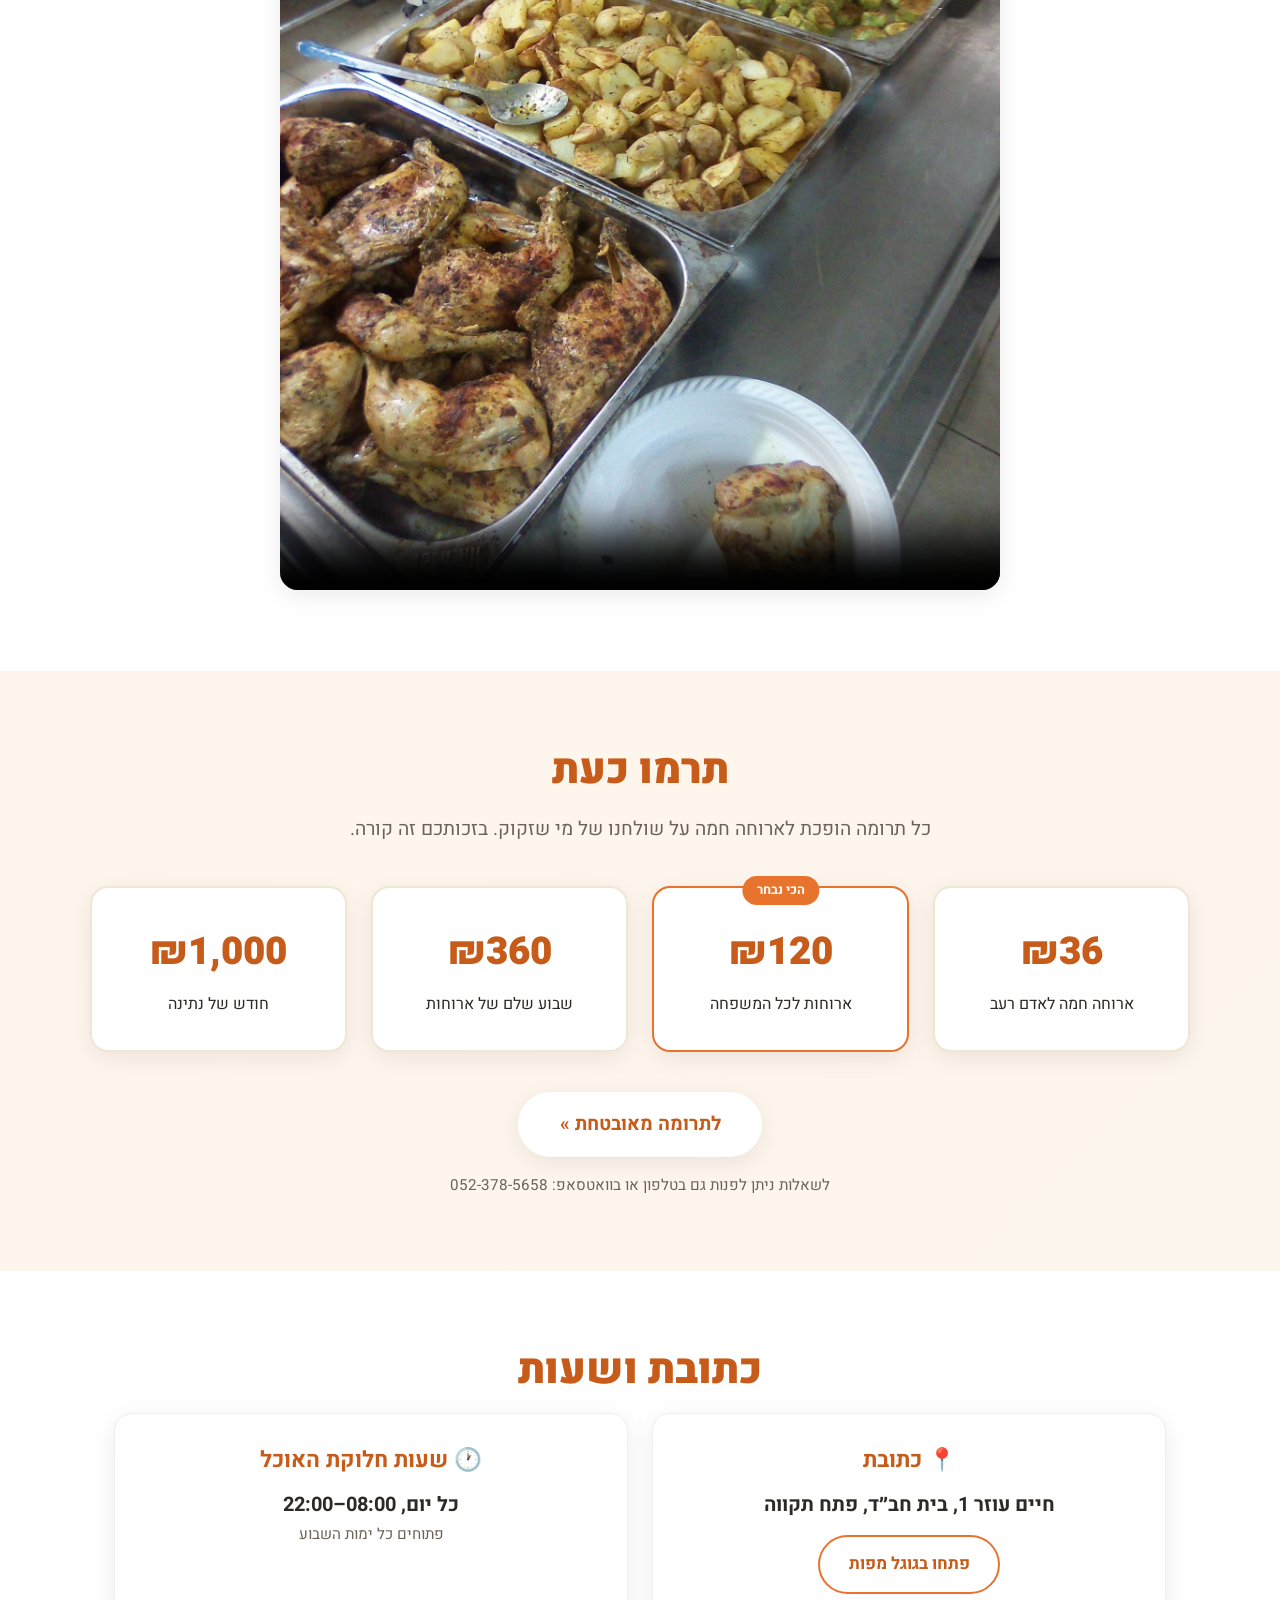
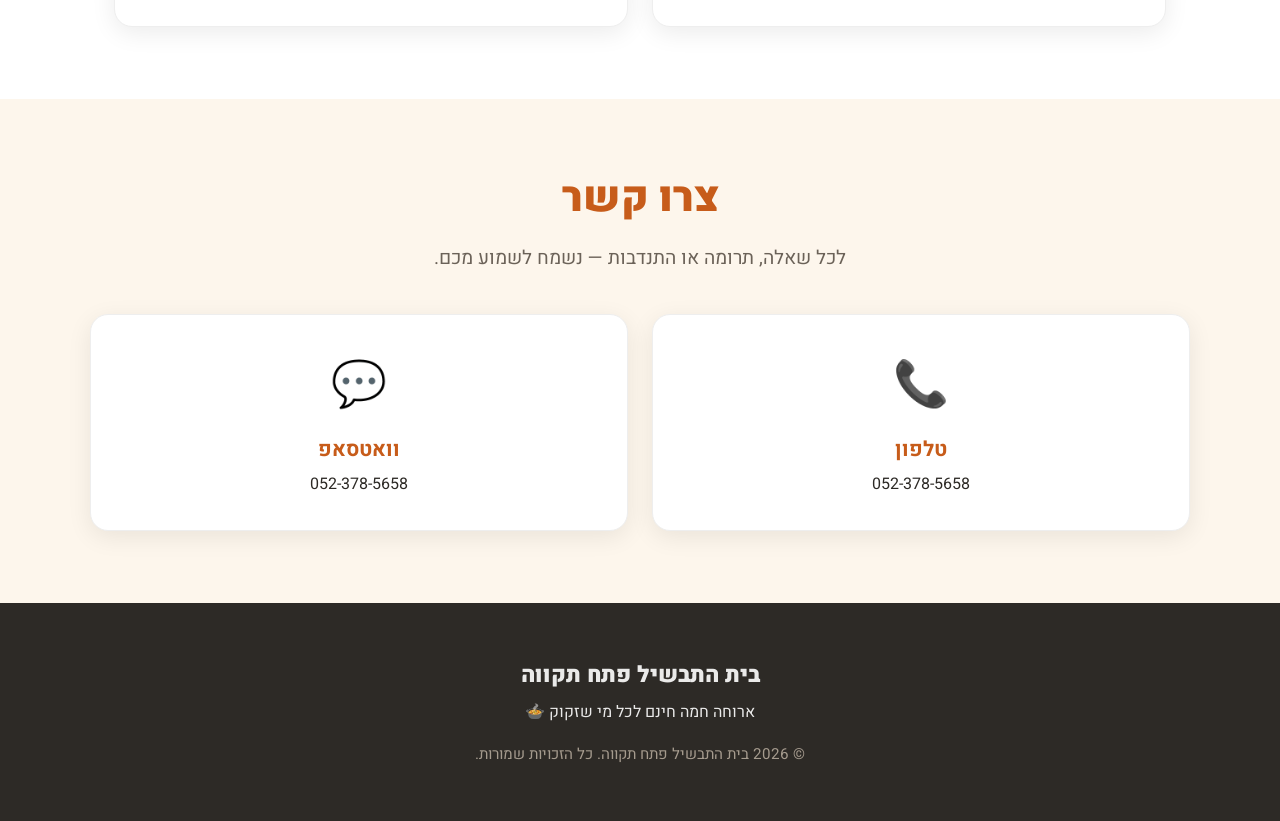
==== commit 422402d8: "Remove email from contact section for now Co-Authored-By: Claude Opus 4.8 (1M context) <noreply@anth" ====
--- a/index.html
+++ b/index.html
@@ -34,7 +34,6 @@
     "description": "ארגון צדקה המחלק ארוחות חמות חינם לנזקקים בפתח תקווה, כל ימות השנה.",
     "image": "images/main.jpg",
     "telephone": "052-378-5658",
-    "email": "orrobin5823@gmail.com",
     "address": {
       "@type": "PostalAddress",
       "streetAddress": "חיים עוזר 1, בית חב״ד",
@@ -253,11 +252,6 @@
         <h3>וואטסאפ</h3>
         <p>052-378-5658</p>
       </a>
-      <a class="contact-card" href="mailto:orrobin5823@gmail.com">
-        <div class="feature-icon">✉️</div>
-        <h3>אימייל</h3>
-        <p>orrobin5823@gmail.com</p>
-      </a>
     </div>
   </section>
 
